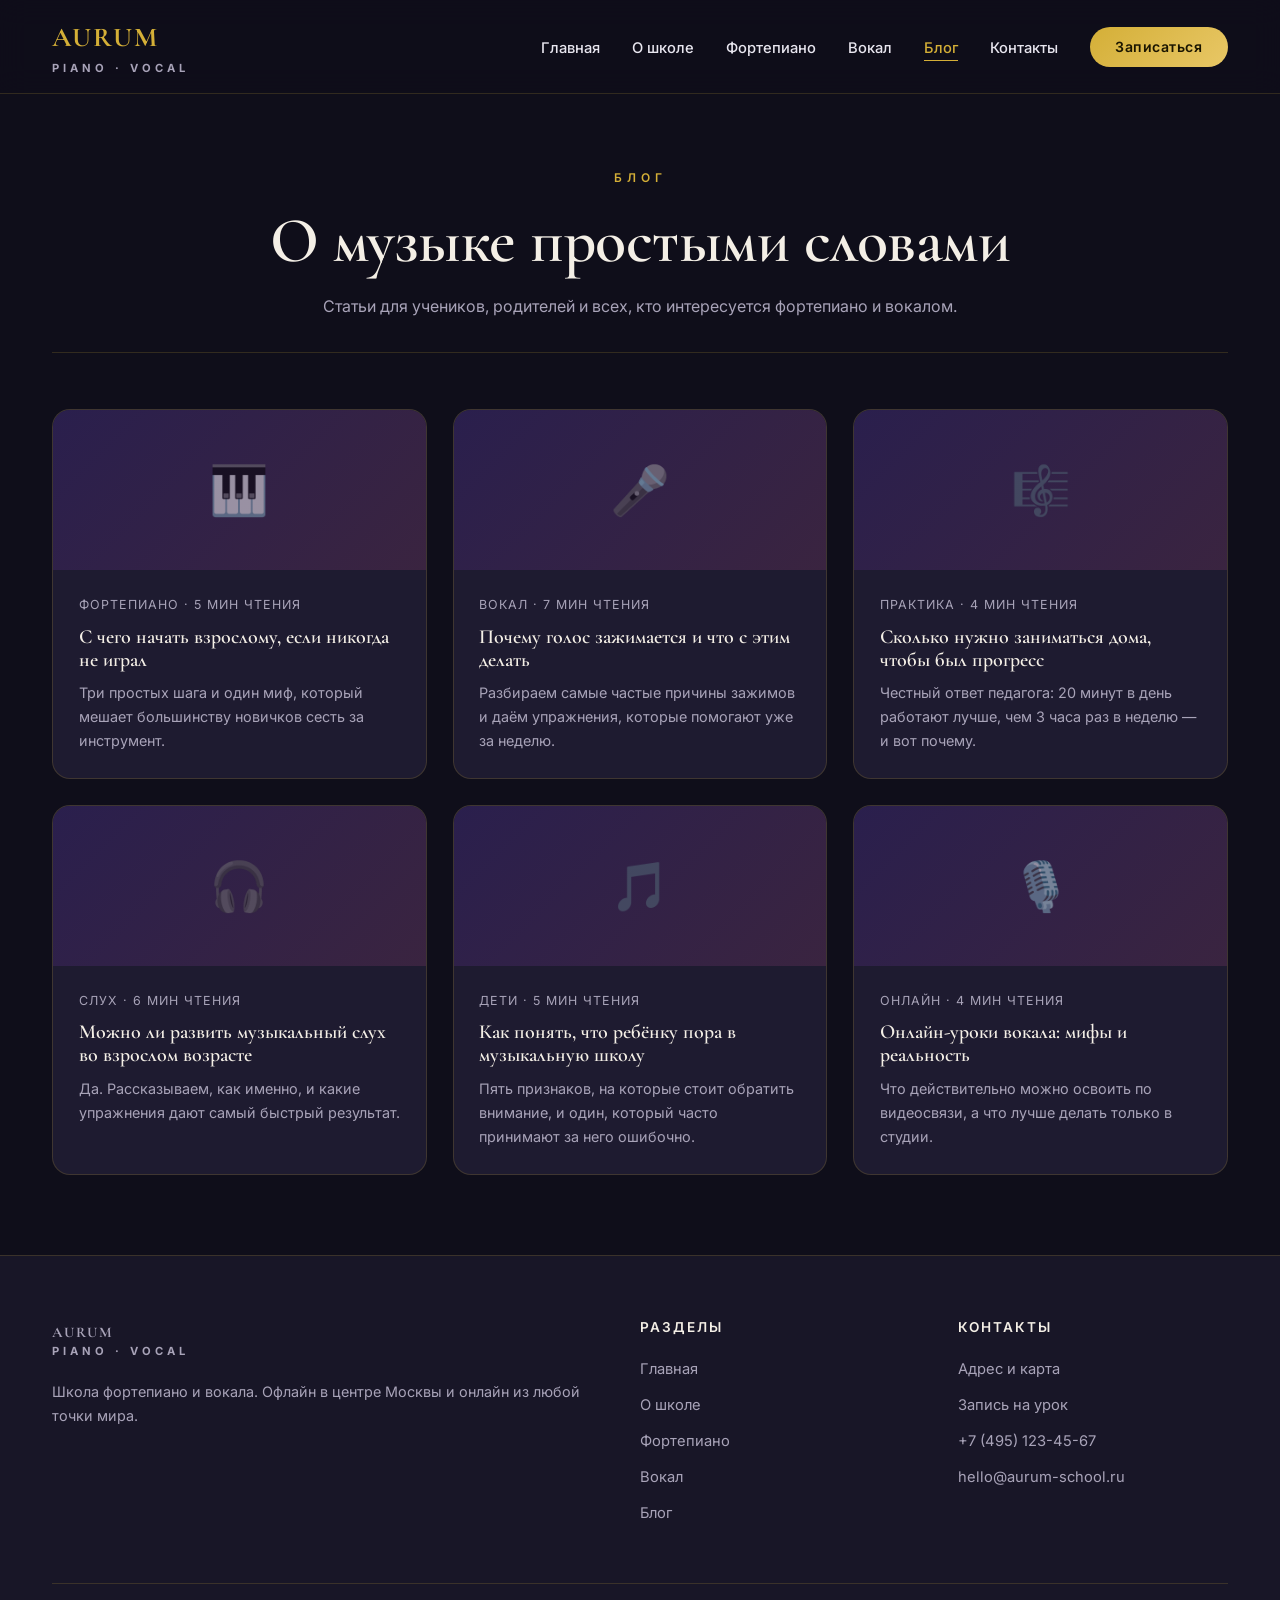
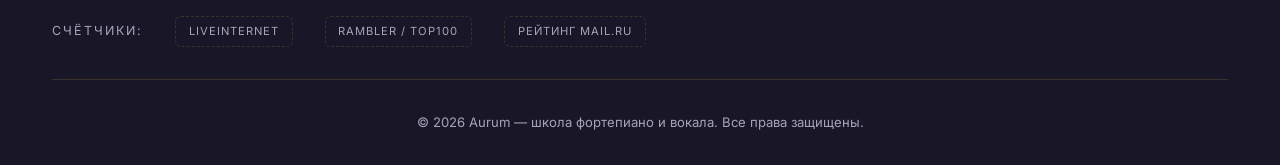
==== blog.html @ 2cb78861 "initial commit: сайт" ====
<!DOCTYPE html>
<html lang="ru">
<head>
    <meta charset="UTF-8">
    <meta name="viewport" content="width=device-width, initial-scale=1.0">
    <title>Блог — Aurum</title>
    <link rel="preconnect" href="https://fonts.googleapis.com">
    <link rel="preconnect" href="https://fonts.gstatic.com" crossorigin>
    <link href="https://fonts.googleapis.com/css2?family=Cormorant+Garamond:wght@400;500;600;700&family=Inter:wght@300;400;500;600;700&display=swap" rel="stylesheet">
    <link rel="stylesheet" href="css/style.css">
</head>
<body>

<header>
    <div class="nav-wrap">
        <a class="logo" href="index.html"><div>AURUM<span>PIANO · VOCAL</span></div></a>
        <button class="burger" aria-label="Меню"><span></span><span></span><span></span></button>
        <nav>
            <ul id="navMenu">
                <li><a href="index.html">Главная</a></li>
                <li><a href="about.html">О школе</a></li>
                <li><a href="piano.html">Фортепиано</a></li>
                <li><a href="vocal.html">Вокал</a></li>
                <li><a href="blog.html" class="active">Блог</a></li>
                <li><a href="contacts.html">Контакты</a></li>
                <li><a href="booking.html" class="btn-cta">Записаться</a></li>
            </ul>
        </nav>
    </div>
</header>

<main class="page">
    <div class="container">

        <div class="page-hero">
            <div class="eyebrow">Блог</div>
            <h1>О музыке простыми словами</h1>
            <p>Статьи для учеников, родителей и всех, кто интересуется фортепиано и вокалом.</p>
        </div>

        <div class="grid-3" data-block="blog-posts">
            <article class="post" data-block="post-piano-beginner">
                <div class="post-img">🎹</div>
                <div class="post-body">
                    <div class="post-meta">Фортепиано · 5 мин чтения</div>
                    <h3>С чего начать взрослому, если никогда не играл</h3>
                    <p>Три простых шага и один миф, который мешает большинству новичков сесть за инструмент.</p>
                </div>
            </article>
            <article class="post" data-block="post-vocal-clamps">
                <div class="post-img">🎤</div>
                <div class="post-body">
                    <div class="post-meta">Вокал · 7 мин чтения</div>
                    <h3>Почему голос зажимается и что с этим делать</h3>
                    <p>Разбираем самые частые причины зажимов и даём упражнения, которые помогают уже за неделю.</p>
                </div>
            </article>
            <article class="post" data-block="post-home-practice">
                <div class="post-img">🎼</div>
                <div class="post-body">
                    <div class="post-meta">Практика · 4 мин чтения</div>
                    <h3>Сколько нужно заниматься дома, чтобы был прогресс</h3>
                    <p>Честный ответ педагога: 20 минут в день работают лучше, чем 3 часа раз в неделю — и вот почему.</p>
                </div>
            </article>
            <article class="post" data-block="post-ear-training">
                <div class="post-img">🎧</div>
                <div class="post-body">
                    <div class="post-meta">Слух · 6 мин чтения</div>
                    <h3>Можно ли развить музыкальный слух во взрослом возрасте</h3>
                    <p>Да. Рассказываем, как именно, и какие упражнения дают самый быстрый результат.</p>
                </div>
            </article>
            <article class="post" data-block="post-kids-music-school">
                <div class="post-img">🎵</div>
                <div class="post-body">
                    <div class="post-meta">Дети · 5 мин чтения</div>
                    <h3>Как понять, что ребёнку пора в музыкальную школу</h3>
                    <p>Пять признаков, на которые стоит обратить внимание, и один, который часто принимают за него ошибочно.</p>
                </div>
            </article>
            <article class="post" data-block="post-online-vocal">
                <div class="post-img">🎙️</div>
                <div class="post-body">
                    <div class="post-meta">Онлайн · 4 мин чтения</div>
                    <h3>Онлайн-уроки вокала: мифы и реальность</h3>
                    <p>Что действительно можно освоить по видеосвязи, а что лучше делать только в студии.</p>
                </div>
            </article>
        </div>

    </div>
</main>

<footer>
    <div class="container">
        <div class="footer-grid">
            <div class="footer-col">
                <a class="logo" href="index.html" style="margin-bottom:1.2rem"><div>AURUM<span>PIANO · VOCAL</span></div></a>
                <p>Школа фортепиано и вокала. Офлайн в центре Москвы и онлайн из любой точки мира.</p>
            </div>
            <div class="footer-col">
                <h4>Разделы</h4>
                <ul>
                    <li><a href="index.html">Главная</a></li>
                    <li><a href="about.html">О школе</a></li>
                    <li><a href="piano.html">Фортепиано</a></li>
                    <li><a href="vocal.html">Вокал</a></li>
                    <li><a href="blog.html">Блог</a></li>
                </ul>
            </div>
            <div class="footer-col">
                <h4>Контакты</h4>
                <ul>
                    <li><a href="contacts.html">Адрес и карта</a></li>
                    <li><a href="booking.html">Запись на урок</a></li>
                    <li><a href="tel:+74951234567">+7 (495) 123-45-67</a></li>
                    <li><a href="mailto:hello@aurum-school.ru">hello@aurum-school.ru</a></li>
                </ul>
            </div>
        </div>
        <div class="counters">
            <span class="counters-title">Счётчики:</span>
            <div class="counter-slot" id="li-counter">LiveInternet</div>
            <div class="counter-slot" id="rambler-counter">Rambler / Top100</div>
            <div class="counter-slot" id="mailru-counter">Рейтинг Mail.ru</div>
        </div>
        <div class="copyright">© 2026 Aurum — школа фортепиано и вокала. Все права защищены.</div>
    </div>
</footer>

<script src="js/script.js"></script>
</body>
</html>
---- css/style.css ----
/* ============================================
   AURUM — школа фортепиано и вокала
   Основные стили
   ============================================ */

/* ---------- Переменные ---------- */
:root{
    --bg:#0f0e1a;
    --bg-soft:#181627;
    --bg-card:#1e1b30;
    --gold:#d4af37;
    --gold-soft:#e8c766;
    --cream:#f4efe6;
    --text:#e8e6ef;
    --muted:#a8a3b8;
    --accent:#7d5fff;
    --border:rgba(212,175,55,.18);
    --shadow:0 20px 60px rgba(0,0,0,.45);
}

/* ---------- Сброс ---------- */
*{box-sizing:border-box;margin:0;padding:0}
html{scroll-behavior:smooth}
body{
    font-family:'Inter',sans-serif;
    background:var(--bg);
    color:var(--text);
    line-height:1.65;
    overflow-x:hidden;
}

/* ---------- Типографика ---------- */
h1,h2,h3,h4{
    font-family:'Cormorant Garamond',serif;
    font-weight:600;
    line-height:1.15;
    color:var(--cream);
}
h1{font-size:clamp(2.4rem,5vw,4.2rem);letter-spacing:-.5px}
h2{font-size:clamp(2rem,3.6vw,3rem);margin-bottom:1rem}
h3{font-size:1.6rem;margin-bottom:.6rem}
p{color:var(--muted)}
a{color:var(--gold);text-decoration:none;transition:.25s}
a:hover{color:var(--gold-soft)}
img{max-width:100%;display:block}

/* ============================================
   HEADER / NAV
   ============================================ */
header{
    position:fixed;top:0;left:0;right:0;z-index:100;
    background:rgba(15,14,26,.85);
    backdrop-filter:blur(14px);
    border-bottom:1px solid var(--border);
}
.nav-wrap{
    max-width:1240px;margin:0 auto;padding:1rem 2rem;
    display:flex;align-items:center;justify-content:space-between;
}
.logo{
    font-family:'Cormorant Garamond',serif;
    font-size:1.7rem;font-weight:700;color:var(--gold);
    letter-spacing:2px;cursor:pointer;
    display:flex;align-items:center;gap:.6rem;
    text-decoration:none;
}
.logo span{
    font-size:.7rem;font-family:'Inter';letter-spacing:4px;
    color:var(--muted);display:block;margin-top:-2px;
}
nav ul{
    display:flex;list-style:none;gap:2rem;align-items:center;
}
nav a{
    color:var(--text);font-size:.92rem;font-weight:500;
    position:relative;padding:.3rem 0;cursor:pointer;
    text-decoration:none;
}
nav a::after{
    content:'';position:absolute;left:0;bottom:0;width:0;height:1px;
    background:var(--gold);transition:.3s;
}
nav a:hover::after,
nav a.active::after{width:100%}
nav a.active{color:var(--gold)}

.btn-cta{
    background:linear-gradient(135deg,var(--gold),var(--gold-soft));
    color:#1a1500 !important;
    padding:.7rem 1.6rem;border-radius:40px;
    font-weight:600;font-size:.88rem;letter-spacing:.5px;
    border:none;cursor:pointer;transition:.3s;
    font-family:'Inter',sans-serif;
}
.btn-cta:hover{
    transform:translateY(-2px);
    box-shadow:0 10px 30px rgba(212,175,55,.35);
    color:#1a1500 !important;
}

.burger{
    display:none;background:none;border:none;cursor:pointer;
    flex-direction:column;gap:5px;
}
.burger span{width:26px;height:2px;background:var(--gold);transition:.3s}

/* ============================================
   LAYOUT
   ============================================ */
.container{max-width:1240px;margin:0 auto;padding:0 2rem}

.page{padding-top:120px;min-height:100vh}

.page-hero{
    padding:3rem 0 2rem;text-align:center;
    border-bottom:1px solid var(--border);margin-bottom:3.5rem;
}
.page-hero .eyebrow{
    color:var(--gold);letter-spacing:5px;font-size:.75rem;
    text-transform:uppercase;margin-bottom:1rem;font-weight:600;
}
.page-hero p{max-width:640px;margin:1rem auto 0}

.section{padding:4.5rem 0}
.section-head{
    text-align:center;max-width:680px;margin:0 auto 3.5rem;
}
.section-head .eyebrow{
    color:var(--gold);letter-spacing:5px;font-size:.75rem;
    text-transform:uppercase;margin-bottom:1rem;font-weight:600;
}

/* ============================================
   HERO (главная)
   ============================================ */
.hero{
    display:grid;grid-template-columns:1.15fr 1fr;gap:4rem;
    align-items:center;padding:3rem 0 5rem;
}
.hero-text .eyebrow{
    color:var(--gold);letter-spacing:5px;font-size:.75rem;
    text-transform:uppercase;margin-bottom:1.2rem;font-weight:600;
}
.hero-text h1{margin-bottom:1.5rem}
.hero-text h1 em{font-style:italic;color:var(--gold);font-weight:500}
.hero-text p{font-size:1.08rem;max-width:520px;margin-bottom:2.4rem}
.hero-actions{display:flex;gap:1rem;flex-wrap:wrap}

.hero-visual{
    position:relative;height:520px;border-radius:24px;overflow:hidden;
    background:
            radial-gradient(circle at 30% 20%,rgba(125,95,255,.35),transparent 60%),
            radial-gradient(circle at 70% 80%,rgba(212,175,55,.25),transparent 55%),
            linear-gradient(160deg,#211d38,#0f0e1a);
    border:1px solid var(--border);
    box-shadow:var(--shadow);
}
.hero-visual::before{
    content:'♪';position:absolute;font-size:22rem;
    color:rgba(212,175,55,.06);
    top:50%;left:50%;transform:translate(-50%,-50%);
    font-family:'Cormorant Garamond',serif;
}
.hero-keys{
    position:absolute;bottom:0;left:0;right:0;height:120px;
    display:flex;gap:2px;padding:0 8px 8px;
}
.key{
    flex:1;background:linear-gradient(180deg,#f4efe6,#c9c2b5);
    border-radius:0 0 6px 6px;position:relative;
}
.key::after{
    content:'';position:absolute;top:0;right:-1px;width:2px;
    height:65%;background:#2a2740;
}
.key:last-child::after{display:none}
.key.black{
    position:absolute;top:0;left:50%;transform:translateX(-50%);
    width:60%;height:60%;background:#1a1830;
    border-radius:0 0 4px 4px;z-index:2;
}

/* ============================================
   КНОПКИ
   ============================================ */
.btn-primary{
    background:linear-gradient(135deg,var(--gold),var(--gold-soft));
    color:#1a1500;padding:1rem 2.2rem;border-radius:40px;
    font-weight:600;border:none;cursor:pointer;
    font-size:.95rem;letter-spacing:.4px;transition:.3s;
    font-family:'Inter',sans-serif;
}
.btn-primary:hover{
    transform:translateY(-3px);
    box-shadow:0 16px 40px rgba(212,175,55,.4);
}
.btn-ghost{
    background:transparent;color:var(--cream);
    border:1px solid var(--border);
    padding:1rem 2.2rem;border-radius:40px;
    font-weight:500;cursor:pointer;font-size:.95rem;
    transition:.3s;font-family:'Inter',sans-serif;
}
.btn-ghost:hover{border-color:var(--gold);color:var(--gold)}

/* ============================================
   СЕТКИ И КАРТОЧКИ
   ============================================ */
.grid-2{display:grid;grid-template-columns:repeat(2,1fr);gap:1.8rem}
.grid-3{display:grid;grid-template-columns:repeat(3,1fr);gap:1.6rem}
.grid-4{display:grid;grid-template-columns:repeat(4,1fr);gap:1.4rem}

.card{
    background:var(--bg-card);
    border:1px solid var(--border);
    border-radius:18px;padding:2.2rem;
    transition:.35s;
}
.card:hover{
    transform:translateY(-6px);
    border-color:rgba(212,175,55,.5);
    box-shadow:var(--shadow);
}
.card .num{
    font-family:'Cormorant Garamond',serif;
    font-size:2.6rem;color:var(--gold);
    opacity:.7;line-height:1;margin-bottom:.8rem;
}
.card h3{color:var(--cream)}
.card p{font-size:.94rem}

/* Карточки направлений */
.dir-card{
    background:var(--bg-card);
    border:1px solid var(--border);
    border-radius:22px;overflow:hidden;
    transition:.35s;cursor:pointer;
    text-decoration:none;display:block;
}
.dir-card:hover{
    transform:translateY(-8px);
    border-color:var(--gold);
    box-shadow:var(--shadow);
}
.dir-top{
    height:190px;position:relative;
    display:flex;align-items:center;justify-content:center;
    font-size:5rem;font-family:'Cormorant Garamond',serif;
    color:rgba(212,175,55,.55);
}
.dir-piano{background:linear-gradient(135deg,#2a1f4d,#1a142e)}
.dir-vocal{background:linear-gradient(135deg,#3a2440,#1a142e)}
.dir-body{padding:2rem}
.dir-body h3{color:var(--cream)}
.dir-body p{margin-bottom:1.2rem}
.dir-link{
    font-weight:600;font-size:.9rem;
    letter-spacing:.4px;color:var(--gold);
}

/* Преподаватели */
.teacher{
    background:var(--bg-card);
    border:1px solid var(--border);
    border-radius:18px;padding:2rem;
    text-align:center;transition:.35s;
}
.teacher:hover{transform:translateY(-6px);border-color:var(--gold)}
.avatar{
    width:110px;height:110px;border-radius:50%;
    margin:0 auto 1.2rem;
    background:linear-gradient(135deg,var(--accent),var(--gold));
    display:flex;align-items:center;justify-content:center;
    font-family:'Cormorant Garamond',serif;
    font-size:2.6rem;color:#1a1500;font-weight:700;
}
.teacher .role{
    color:var(--gold);font-size:.82rem;letter-spacing:2px;
    text-transform:uppercase;margin-bottom:.8rem;
}
.teacher h3{color:var(--cream)}
.teacher p{font-size:.9rem}

/* Блог */
.post{
    background:var(--bg-card);
    border:1px solid var(--border);
    border-radius:18px;overflow:hidden;
    transition:.35s;cursor:pointer;
}
.post:hover{transform:translateY(-6px);border-color:var(--gold)}
.post-img{
    height:160px;
    background:linear-gradient(135deg,#2a1f4d,#3a2440);
    display:flex;align-items:center;justify-content:center;
    font-size:3rem;color:rgba(212,175,55,.5);
}
.post-body{padding:1.6rem}
.post-meta{
    font-size:.78rem;color:var(--muted);
    letter-spacing:1px;text-transform:uppercase;margin-bottom:.6rem;
}
.post h3{font-size:1.25rem;margin-bottom:.6rem;color:var(--cream)}
.post p{font-size:.9rem}

/* Списки-«таблицы» внутри карточек */
.price-list{list-style:none;margin-top:1rem}
.price-list li{
    padding:.9rem 0;border-bottom:1px solid var(--border);
    display:flex;justify-content:space-between;gap:1rem;
    color:var(--muted);
}
.price-list li:last-child{border-bottom:none}
.price-list li strong{color:var(--gold);font-weight:600;white-space:nowrap}

.bullet-list{list-style:none;color:var(--muted);margin-top:1rem}
.bullet-list li{padding:.5rem 0}

/* ============================================
   ФОРМА ЗАПИСИ
   ============================================ */
.form-wrap{
    background:var(--bg-card);
    border:1px solid var(--border);
    border-radius:22px;padding:3rem;
    max-width:760px;margin:0 auto;
    box-shadow:var(--shadow);
}
.form-row{
    display:grid;grid-template-columns:1fr 1fr;
    gap:1.2rem;margin-bottom:1.2rem;
}
.form-group{margin-bottom:1.2rem}
label{
    display:block;font-size:.82rem;color:var(--muted);
    letter-spacing:1px;text-transform:uppercase;margin-bottom:.5rem;
}
input,select,textarea{
    width:100%;padding:.95rem 1.1rem;
    background:var(--bg-soft);
    border:1px solid var(--border);border-radius:12px;
    color:var(--text);font-family:'Inter',sans-serif;
    font-size:.95rem;transition:.25s;
}
input:focus,select:focus,textarea:focus{
    outline:none;border-color:var(--gold);background:#211d38;
}
textarea{resize:vertical;min-height:100px}

.radio-group{display:flex;gap:1rem;flex-wrap:wrap}
.radio-group label{
    flex:1;min-width:140px;padding:1rem;
    border:1px solid var(--border);border-radius:12px;
    cursor:pointer;text-align:center;
    text-transform:none;letter-spacing:0;
    font-size:.9rem;color:var(--text);
    transition:.25s;background:var(--bg-soft);
    margin:0;position:relative;
}
.radio-group input{display:none}
.radio-group input:checked + span{color:var(--gold)}
.radio-group label:has(input:checked){
    border-color:var(--gold);
    background:rgba(212,175,55,.08);
}

.form-success{
    display:none;
    background:rgba(212,175,55,.1);
    border:1px solid var(--gold);
    border-radius:14px;padding:1.5rem;
    text-align:center;color:var(--gold-soft);
    margin-bottom:1.5rem;
}
.form-note{font-size:.82rem;text-align:center;margin-top:1rem}

/* ============================================
   КОНТАКТЫ
   ============================================ */
.contact-grid{
    display:grid;grid-template-columns:1fr 1fr;
    gap:3rem;align-items:start;
}
.contact-item{display:flex;gap:1.2rem;margin-bottom:2rem}
.contact-icon{
    width:52px;height:52px;flex-shrink:0;
    border-radius:14px;
    background:rgba(212,175,55,.1);
    border:1px solid var(--border);
    display:flex;align-items:center;justify-content:center;
    font-size:1.4rem;
}
.contact-item h4{
    font-family:'Inter';font-size:.95rem;color:var(--muted);
    text-transform:uppercase;letter-spacing:1px;
    font-weight:500;margin-bottom:.3rem;
}
.contact-item p{color:var(--cream);font-size:1.05rem}

.map{
    height:380px;border-radius:22px;
    border:1px solid var(--border);
    background:linear-gradient(135deg,#1e1b30,#2a1f4d);
    display:flex;align-items:center;justify-content:center;
    color:var(--muted);font-size:.9rem;
    text-align:center;padding:2rem;
    position:relative;overflow:hidden;
}
.map::before{
    content:'📍';font-size:4rem;position:absolute;
    color:var(--gold);opacity:.4;
}

/* ============================================
   FOOTER
   ============================================ */
footer{
    background:var(--bg-soft);
    border-top:1px solid var(--border);
    padding:4rem 0 2rem;margin-top:5rem;
}
.footer-grid{
    display:grid;grid-template-columns:2fr 1fr 1fr;
    gap:3rem;margin-bottom:3rem;
}
.footer-col h4{
    font-family:'Inter';font-size:.85rem;color:var(--cream);
    text-transform:uppercase;letter-spacing:2px;
    margin-bottom:1.2rem;
}
.footer-col ul{list-style:none}
.footer-col li{margin-bottom:.6rem}
.footer-col a{
    color:var(--muted);font-size:.92rem;
    cursor:pointer;text-decoration:none;
}
.footer-col a:hover{color:var(--gold)}
.footer-col p{font-size:.9rem}

.counters{
    display:flex;gap:2rem;flex-wrap:wrap;align-items:center;
    padding:2rem 0;border-top:1px solid var(--border);
    border-bottom:1px solid var(--border);margin-bottom:2rem;
}
.counters-title{
    font-size:.78rem;color:var(--muted);
    letter-spacing:2px;text-transform:uppercase;
}
.counter-slot{
    min-width:88px;height:31px;
    border:1px dashed var(--border);border-radius:6px;
    display:flex;align-items:center;justify-content:center;
    font-size:.7rem;color:var(--muted);letter-spacing:1px;
    padding:0 .8rem;font-family:'Inter';text-transform:uppercase;
}

.copyright{text-align:center;font-size:.82rem;color:var(--muted)}

/* ============================================
   АДАПТИВ
   ============================================ */
@media(max-width:1000px){
    .grid-4{grid-template-columns:repeat(2,1fr)}
}

@media(max-width:900px){
    .hero{grid-template-columns:1fr;gap:2.5rem;padding:1rem 0 3rem}
    .hero-visual{height:340px}
    .grid-3{grid-template-columns:1fr}
    .grid-4{grid-template-columns:1fr}
    .grid-2{grid-template-columns:1fr}
    .contact-grid{grid-template-columns:1fr}
    .footer-grid{grid-template-columns:1fr;gap:2rem}
    .form-wrap{padding:1.8rem}
    .form-row{grid-template-columns:1fr}

    nav ul{
        display:none;position:absolute;
        top:100%;left:0;right:0;
        background:var(--bg-soft);
        flex-direction:column;padding:1.5rem 2rem;
        gap:1rem;border-bottom:1px solid var(--border);
        align-items:stretch;
    }
    nav ul.open{display:flex}
    .burger{display:flex}
    .nav-wrap{padding:1rem 1.2rem}
    .container{padding:0 1.2rem}
    .page{padding-top:96px}
}
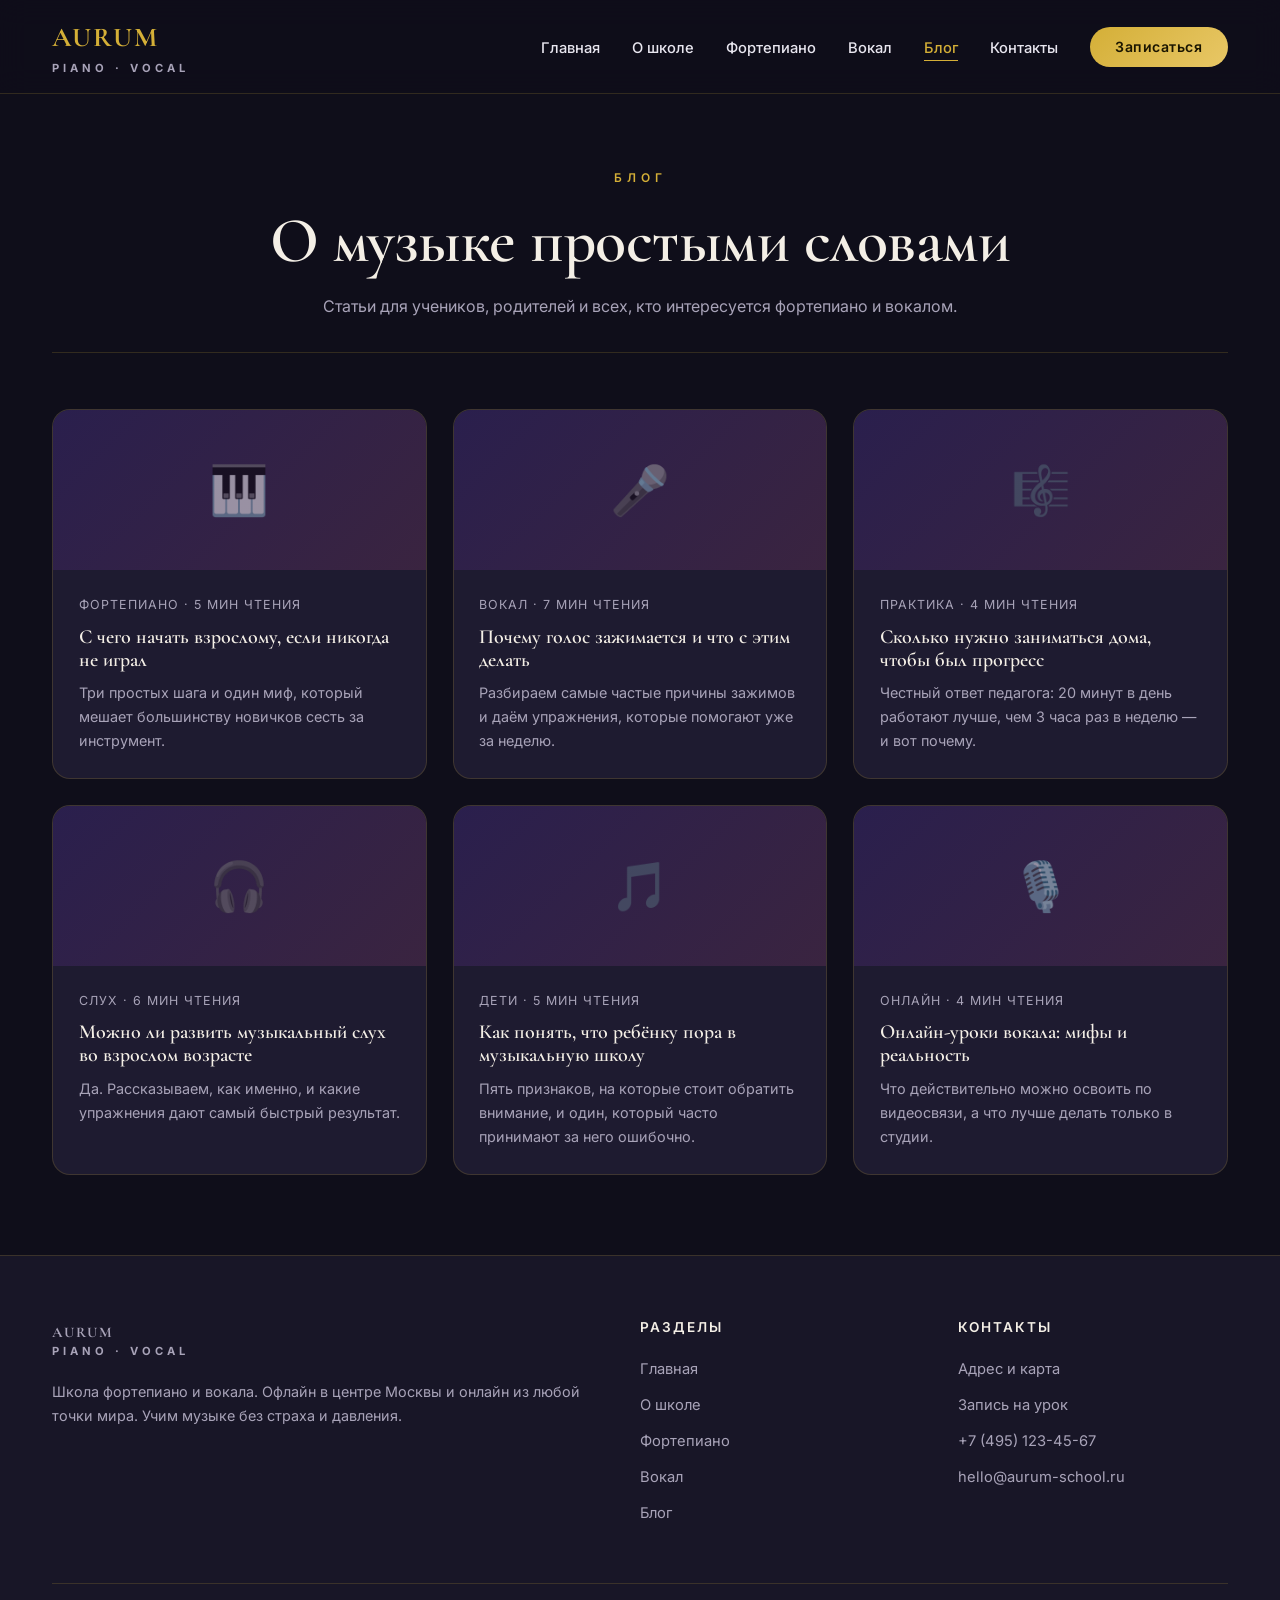
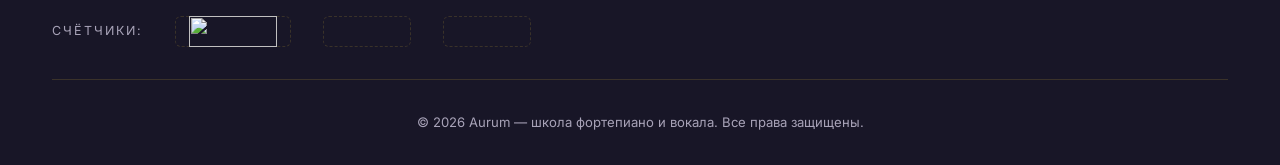
==== commit 0af69c5c: "initial commit: сайт" ====
--- a/blog.html
+++ b/blog.html
@@ -96,8 +96,10 @@
     <div class="container">
         <div class="footer-grid">
             <div class="footer-col">
-                <a class="logo" href="index.html" style="margin-bottom:1.2rem"><div>AURUM<span>PIANO · VOCAL</span></div></a>
-                <p>Школа фортепиано и вокала. Офлайн в центре Москвы и онлайн из любой точки мира.</p>
+                <a class="logo" href="index.html" style="margin-bottom:1.2rem">
+                    <div>AURUM<span>PIANO · VOCAL</span></div>
+                </a>
+                <p>Школа фортепиано и вокала. Офлайн в центре Москвы и онлайн из любой точки мира. Учим музыке без страха и давления.</p>
             </div>
             <div class="footer-col">
                 <h4>Разделы</h4>
@@ -119,12 +121,77 @@
                 </ul>
             </div>
         </div>
+
+        <!-- Счётчики -->
         <div class="counters">
             <span class="counters-title">Счётчики:</span>
-            <div class="counter-slot" id="li-counter">LiveInternet</div>
-            <div class="counter-slot" id="rambler-counter">Rambler / Top100</div>
-            <div class="counter-slot" id="mailru-counter">Рейтинг Mail.ru</div>
-        </div>
+            <div class="counter-slot" id="li-counter">
+                <!--LiveInternet counter-->
+                <a href="https://www.liveinternet.ru/click"
+                   target="_blank"><img id="licntA40A" width="88" height="31" style="border:0"
+                                        title="LiveInternet: показано число просмотров за 24 часа, посетителей за 24 часа и за сегодня"
+                                        src="[data-uri]"
+                                        alt=""/></a><script>(function(d,s){d.getElementById("licntA40A").src=
+                "https://counter.yadro.ru/hit?t18.17;r"+escape(d.referrer)+
+                ((typeof(s)=="undefined")?"":";s"+s.width+"*"+s.height+"*"+
+                    (s.colorDepth?s.colorDepth:s.pixelDepth))+";u"+escape(d.URL)+
+                ";h"+escape(d.title.substring(0,150))+";"+Math.random()})
+            (document,screen)</script><!--/LiveInternet-->
+
+
+            </div>
+            <div class="counter-slot" id="rambler-counter">
+                <!-- Top100 (Kraken) Counter -->
+                <script>
+                    (function (w, d, c) {
+                        (w[c] = w[c] || []).push(function() {
+                            var options = {
+                                project: 7752725,
+                                attributes_dataset: [ "block" ],
+                                trackHashes: true,
+                                user_id: null,
+                            };
+                            try {
+                                w.top100Counter = new top100(options);
+                            } catch(e) { }
+                        });
+                        var n = d.getElementsByTagName("script")[0],
+                            s = d.createElement("script"),
+                            f = function () { n.parentNode.insertBefore(s, n); };
+                        s.type = "text/javascript";
+                        s.async = true;
+                        s.src =
+                            (d.location.protocol == "https:" ? "https:" : "http:") +
+                            "//st.top100.ru/top100/top100.js";
+
+                        if (w.opera == "[object Opera]") {
+                            d.addEventListener("DOMContentLoaded", f, false);
+                        } else { f(); }
+                    })(window, document, "_top100q");
+                </script>
+                <noscript>
+                    <img src="//counter.rambler.ru/top100.cnt?pid=7752725" alt="Топ-100" />
+                </noscript>
+                <!-- END Top100 (Kraken) Counter -->
+            </div>
+            <div class="counter-slot" id="mailru-counter">
+                <!-- Top.Mail.Ru counter -->
+                <script type="text/javascript">
+                    var _tmr = window._tmr || (window._tmr = []);
+                    _tmr.push({id: "3800830", type: "pageView", start: (new Date()).getTime()});
+                    (function (d, w, id) {
+                        if (d.getElementById(id)) return;
+                        var ts = d.createElement("script"); ts.type = "text/javascript"; ts.async = true; ts.id = id;
+                        ts.src = "https://top-fwz1.mail.ru/js/code.js";
+                        var f = function () {var s = d.getElementsByTagName("script")[0]; s.parentNode.insertBefore(ts, s);};
+                        if (w.opera == "[object Opera]") { d.addEventListener("DOMContentLoaded", f, false); } else { f(); }
+                    })(document, window, "tmr-code");
+                </script>
+                <noscript><div><img src="https://top-fwz1.mail.ru/counter?id=3800830;js=na" style="position:absolute;left:-9999px;" alt="Top.Mail.Ru" /></div></noscript>
+                <!-- /Top.Mail.Ru counter -->
+            </div>
+        </div>
+
         <div class="copyright">© 2026 Aurum — школа фортепиано и вокала. Все права защищены.</div>
     </div>
 </footer>
